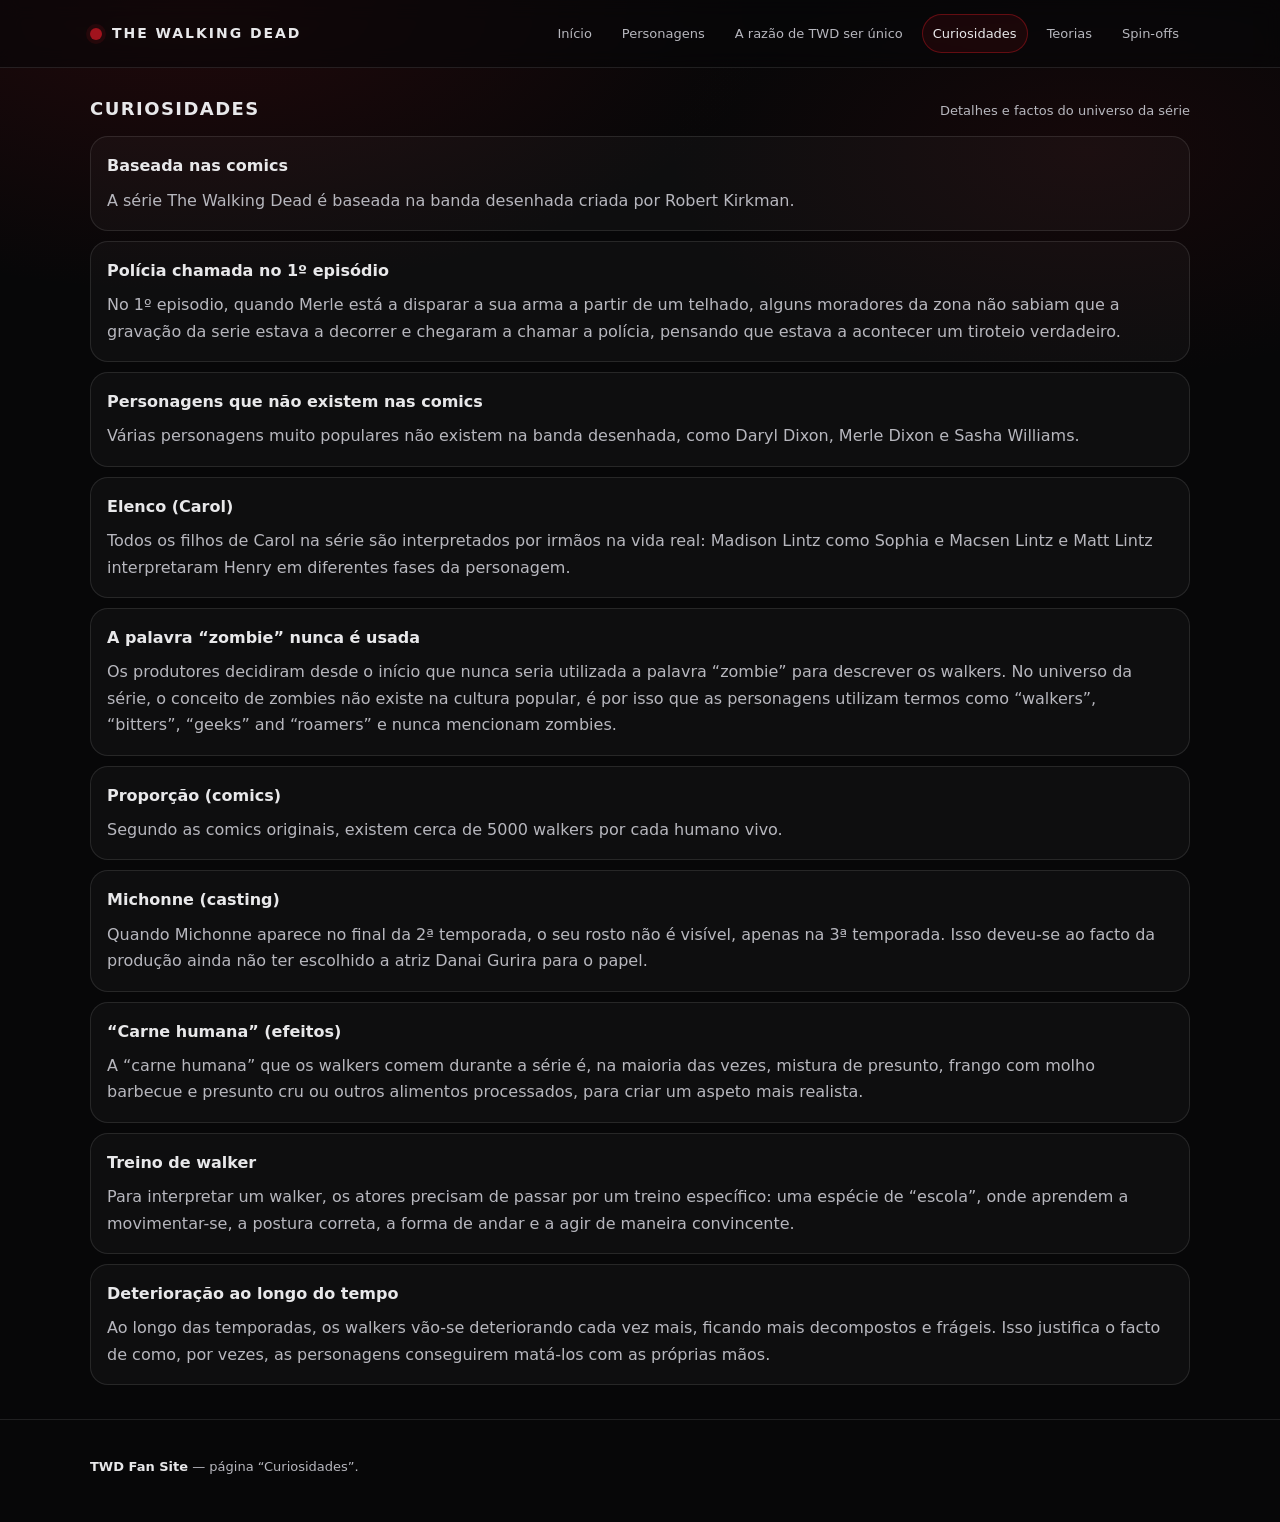
==== curiosidades.html @ 87e094ca "Add files via upload" ====
<!doctype html>
<html lang="pt">
<head>
  <meta charset="utf-8" />
  <meta name="viewport" content="width=device-width,initial-scale=1" />
  <title>The Walking Dead — Curiosidades</title>
  <link rel="stylesheet" href="css/style.css" />
</head>
<body>

<header class="header">
  <div class="container">
    <nav class="nav">
      <a class="brand" href="index.html">
        <span class="brand-badge"></span>
        <h1>The Walking Dead</h1>
      </a>
      <div class="nav-links">
        <a href="index.html">Início</a>
        <a href="personagens.html">Personagens</a>
        <a href="unico.html">A razão de TWD ser único</a>
        <a href="curiosidades.html">Curiosidades</a>
        <a href="teorias.html">Teorias</a>
        <a href="spinoffs.html">Spin-offs</a>
      </div>
    </nav>
  </div>
</header>

<main class="section">
  <div class="container">
    <div class="section-title">
      <h3>Curiosidades</h3>
      <span>Detalhes e factos do universo da série</span>
    </div>

    <div class="list">
      <div class="item">
        <h4>Baseada nas comics</h4>
        <p>A série The Walking Dead é baseada na banda desenhada criada por Robert Kirkman.</p>
      </div>

      <div class="item">
        <h4>Polícia chamada no 1º episódio</h4>
        <p>No 1º episodio, quando Merle está a disparar a sua arma a partir de um telhado, alguns moradores da zona não sabiam que a gravação da serie estava a decorrer e chegaram a chamar a polícia, pensando que estava a acontecer um tiroteio verdadeiro.</p>
      </div>

      <div class="item">
        <h4>Personagens que não existem nas comics</h4>
        <p>Várias personagens muito populares não existem na banda desenhada, como Daryl Dixon, Merle Dixon e Sasha Williams.</p>
      </div>

      <div class="item">
        <h4>Elenco (Carol)</h4>
        <p>Todos os filhos de Carol na série são interpretados por irmãos na vida real: Madison Lintz como Sophia e Macsen Lintz e Matt Lintz interpretaram Henry em diferentes fases da personagem.</p>
      </div>

      <div class="item">
        <h4>A palavra “zombie” nunca é usada</h4>
        <p>Os produtores decidiram desde o início que nunca seria utilizada a palavra “zombie” para descrever os walkers. No universo da série, o conceito de zombies não existe na cultura popular, é por isso que as personagens utilizam termos como “walkers”, “bitters”, “geeks” and “roamers” e nunca mencionam zombies.</p>
      </div>

      <div class="item">
        <h4>Proporção (comics)</h4>
        <p>Segundo as comics originais, existem cerca de 5000 walkers por cada humano vivo.</p>
      </div>

      <div class="item">
        <h4>Michonne (casting)</h4>
        <p>Quando Michonne aparece no final da 2ª temporada, o seu rosto não é visível, apenas na 3ª temporada. Isso deveu-se ao facto da produção ainda não ter escolhido a atriz Danai Gurira para o papel.</p>
      </div>

      <div class="item">
        <h4>“Carne humana” (efeitos)</h4>
        <p>A “carne humana” que os walkers comem durante a série é, na maioria das vezes, mistura de presunto, frango com molho barbecue e presunto cru ou outros alimentos processados, para criar um aspeto mais realista.</p>
      </div>

      <div class="item">
        <h4>Treino de walker</h4>
        <p>Para interpretar um walker, os atores precisam de passar por um treino específico: uma espécie de “escola”, onde aprendem a movimentar-se, a postura correta, a forma de andar e a agir de maneira convincente.</p>
      </div>

      <div class="item">
        <h4>Deterioração ao longo do tempo</h4>
        <p>Ao longo das temporadas, os walkers vão-se deteriorando cada vez mais, ficando mais decompostos e frágeis. Isso justifica o facto de como, por vezes, as personagens conseguirem matá-los com as próprias mãos.</p>
      </div>
    </div>
  </div>
</main>

<footer class="footer">
  <div class="container">
    <p><strong>TWD Fan Site</strong> — página “Curiosidades”.</p>
  </div>
</footer>

<button id="btnTop" class="btn-top" type="button" aria-label="Voltar ao topo">↑</button>
<script src="js/main.js"></script>
</body>
</html>
---- css/style.css ----
/* =========================
   TWD Site - Dark Theme
   Preto + Vermelho Escuro
   ========================= */

:root{
  --bg: #070708;
  --panel: #0e0f12;
  --panel-2: #12131a;
  --text: #e8e8ea;
  --muted: #b7b7be;

  --red: #7b0f16;      /* vermelho escuro */
  --red-2: #a1131d;    /* destaque */
  --line: rgba(255,255,255,.10);
  --shadow: 0 14px 40px rgba(0,0,0,.50);

  --radius: 18px;
  --max: 1100px;
}

*{ box-sizing: border-box; }
html{ scroll-behavior:smooth; }
body{
  margin:0;
  font-family: system-ui, -apple-system, Segoe UI, Roboto, Arial, sans-serif;
  background:
    radial-gradient(900px 450px at 15% 0%, rgba(123,15,22,.22), transparent 65%),
    radial-gradient(700px 380px at 85% 10%, rgba(123,15,22,.12), transparent 60%),
    var(--bg);
  color: var(--text);
  line-height: 1.65;
}

a{ color: inherit; text-decoration:none; }
img{ max-width:100%; display:block; }

.container{
  width: min(var(--max), calc(100% - 44px));
  margin: 0 auto;
}

/* Header/Nav */
.header{
  position: sticky;
  top: 0;
  z-index: 50;
  backdrop-filter: blur(10px);
  background: rgba(7,7,8,.55);
  border-bottom: 1px solid var(--line);
}

.nav{
  display:flex;
  align-items:center;
  justify-content:space-between;
  gap: 18px;
  padding: 14px 0;
}

.brand{
  display:flex;
  align-items:center;
  gap: 10px;
}
.brand-badge{
  width: 12px;
  height: 12px;
  border-radius: 999px;
  background: var(--red-2);
  box-shadow: 0 0 0 4px rgba(161,19,29,.15);
}
.brand h1{
  font-size: 14px;
  margin:0;
  letter-spacing: .14em;
  text-transform: uppercase;
  color: var(--text);
}

.nav-links{
  display:flex;
  flex-wrap:wrap;
  gap: 8px;
  justify-content:flex-end;
}
.nav-links a{
  font-size: 13px;
  padding: 8px 10px;
  border-radius: 999px;
  border: 1px solid transparent;
  color: var(--muted);
}
.nav-links a:hover{
  border-color: rgba(161,19,29,.35);
  color: var(--text);
  background: rgba(161,19,29,.08);
}
.nav-links a.active{
  color: var(--text);
  border-color: rgba(161,19,29,.55);
  background: rgba(161,19,29,.12);
}

/* Hero */
.hero{
  padding: 42px 0 18px;
}
.hero-grid{
  display:grid;
  grid-template-columns: 1.25fr .75fr;
  gap: 18px;
}
@media (max-width: 920px){
  .hero-grid{ grid-template-columns: 1fr; }
}

.card{
  background: linear-gradient(180deg, rgba(18,19,26,.88), rgba(14,15,18,.88));
  border: 1px solid var(--line);
  border-radius: var(--radius);
  box-shadow: var(--shadow);
  overflow:hidden;
}

.card-pad{ padding: 22px; }

.kicker{
  display:inline-flex;
  gap: 10px;
  align-items:center;
  padding: 6px 10px;
  border-radius: 999px;
  border: 1px solid rgba(161,19,29,.35);
  background: rgba(161,19,29,.10);
  font-size: 12px;
  color: var(--text);
  letter-spacing:.08em;
  text-transform: uppercase;
}
.kicker i{
  width: 8px;
  height: 8px;
  border-radius: 999px;
  background: var(--red-2);
}

h2{
  margin: 14px 0 10px;
  font-size: 34px;
  line-height: 1.15;
}
p{ margin: 10px 0; color: var(--muted); }

.quote{
  margin-top: 18px;
  padding: 16px 16px;
  border-left: 3px solid rgba(161,19,29,.8);
  background: rgba(161,19,29,.06);
  border-radius: 14px;
  color: var(--text);
  font-weight: 650;
  letter-spacing:.04em;
}
.hero-img{
  height: 100%;
  min-height: 310px;
  background: #0b0c10;
  border-left: 1px solid var(--line);
}
.hero-img img{
  width:100%;
  height:100%;
  object-fit: cover;
  opacity: .9;
}

.section{
  padding: 26px 0 34px;
}
.section-title{
  display:flex;
  align-items:baseline;
  justify-content:space-between;
  gap: 14px;
  margin-bottom: 12px;
}
.section-title h3{
  margin:0;
  font-size: 18px;
  letter-spacing:.08em;
  text-transform: uppercase;
}
.section-title span{
  color: var(--muted);
  font-size: 13px;
}

/* Grid cards */
.grid{
  display:grid;
  grid-template-columns: repeat(3, 1fr);
  gap: 14px;
}
@media (max-width: 980px){
  .grid{ grid-template-columns: repeat(2, 1fr); }
}
@media (max-width: 640px){
  .grid{ grid-template-columns: 1fr; }
}

.person{
  display:flex;
  flex-direction:column;
  min-height: 100%;
}
.person .img{
  height: 190px;
  background:#0b0c10;
  border-bottom: 1px solid var(--line);
}
.person .img img{
  width:100%;
  height:100%;
  object-fit: cover;
  opacity:.92;
}
.person .meta{
  padding: 16px;
}
.person h4{
  margin:0 0 6px;
  font-size: 16px;
}
.badges{
  display:flex;
  flex-wrap:wrap;
  gap: 6px;
  margin: 10px 0 8px;
}
.badge{
  font-size: 12px;
  padding: 4px 8px;
  border-radius: 999px;
  border: 1px solid rgba(255,255,255,.12);
  color: var(--muted);
  background: rgba(255,255,255,.03);
}
.badge.red{
  border-color: rgba(161,19,29,.38);
  background: rgba(161,19,29,.10);
  color: var(--text);
}
.small{
  font-size: 13px;
  color: var(--muted);
}

/* Lists/Details */
.list{
  display:grid;
  gap: 10px;
}
.item{
  padding: 16px;
  border-radius: var(--radius);
  border: 1px solid var(--line);
  background: rgba(255,255,255,.03);
}
.item h4{ margin:0 0 8px; font-size: 16px; }
.item p{ margin: 0; }

details{
  border: 1px solid var(--line);
  border-radius: var(--radius);
  background: rgba(255,255,255,.03);
  overflow:hidden;
}
summary{
  cursor:pointer;
  padding: 14px 16px;
  font-weight: 650;
  color: var(--text);
  background: rgba(161,19,29,.08);
  outline:none;
}
details > div{
  padding: 14px 16px 18px;
}
details p{ margin: 10px 0; }

.footer{
  padding: 26px 0 34px;
  border-top: 1px solid var(--line);
  color: var(--muted);
  font-size: 13px;
}
.footer strong{ color: var(--text); }

.btn-top{
  position: fixed;
  right: 16px;
  bottom: 16px;
  border: 1px solid rgba(161,19,29,.55);
  background: rgba(161,19,29,.14);
  color: var(--text);
  padding: 10px 12px;
  border-radius: 999px;
  cursor:pointer;
  box-shadow: var(--shadow);
  display:none;
}
.btn-top:hover{ background: rgba(161,19,29,.20); }
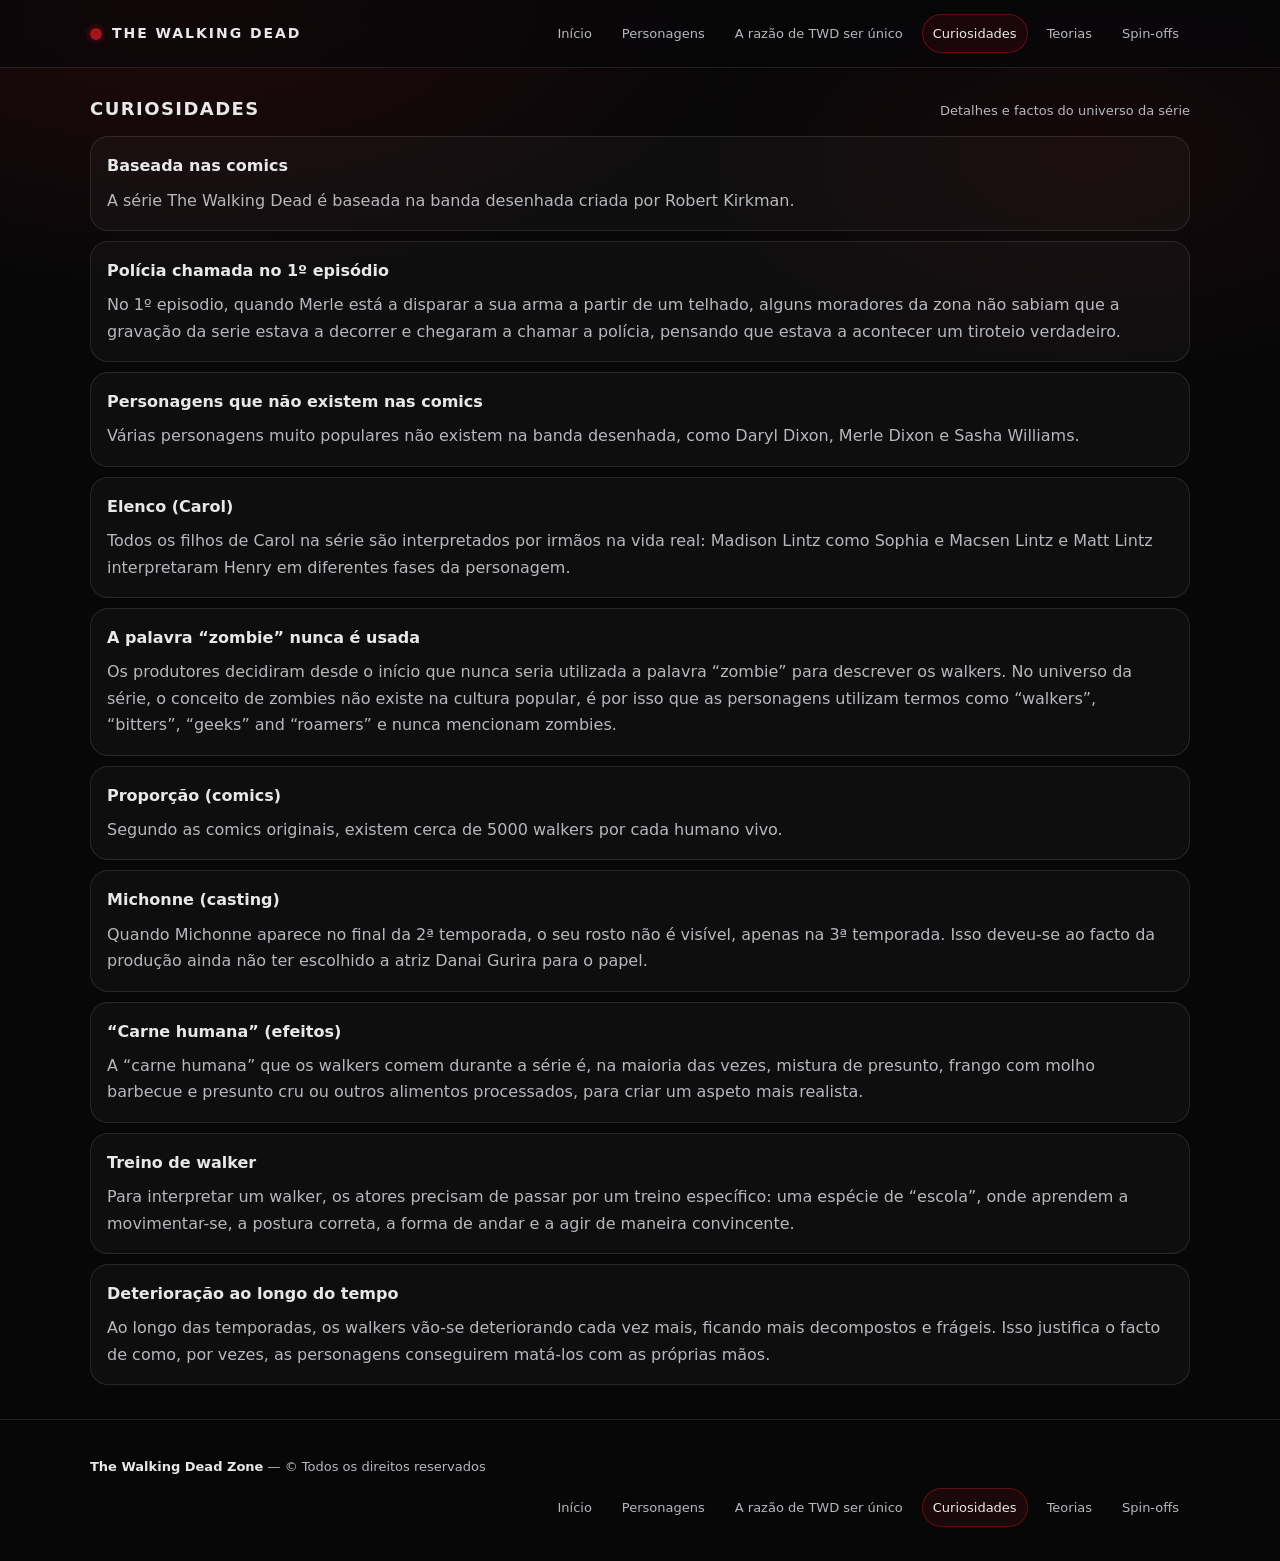
==== commit 08523c51: "Update curiosidades.html" ====
--- a/curiosidades.html
+++ b/curiosidades.html
@@ -90,7 +90,16 @@
 
 <footer class="footer">
   <div class="container">
-    <p><strong>TWD Fan Site</strong> — página “Curiosidades”.</p>
+    <p><strong>The Walking Dead Zone</strong> — © Todos os direitos reservados</p>
+
+    <div class="nav-links" style="margin-top:10px;">
+      <a href="index.html">Início</a>
+      <a href="personagens.html">Personagens</a>
+      <a href="unico.html">A razão de TWD ser único</a>
+      <a href="curiosidades.html">Curiosidades</a>
+      <a href="teorias.html">Teorias</a>
+      <a href="spinoffs.html">Spin-offs</a>
+    </div>
   </div>
 </footer>
 
